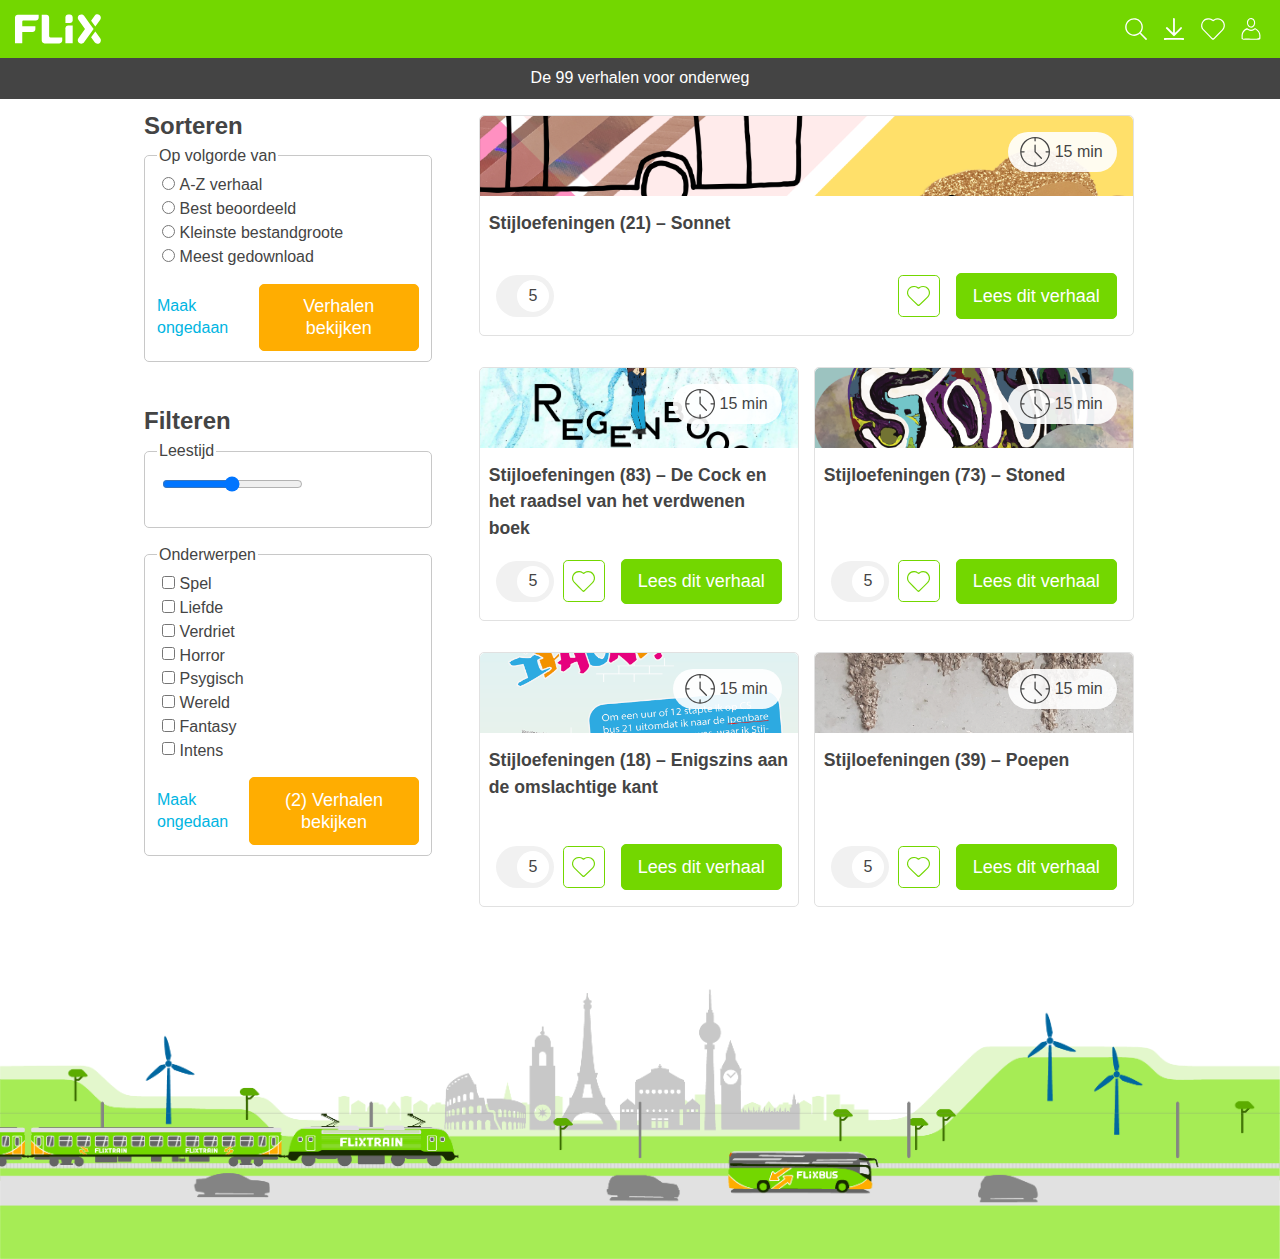
==== Flixbus/index.html @ 478c1ab2 "Versie 3" ====
<!DOCTYPE html>
<html>

<head>
    <title>Flixbus</title>
    <meta charset="utf-8" />
    <meta name="author" content="???" />
    <meta name="viewport" content="width=device-width, initial-scale=1">
    <link rel="stylesheet" href="css/style.css" type="text/css">
    <link rel="stylesheet" href="https://use.fontawesome.com/releases/v5.3.1/css/all.css" integrity="sha384-mzrmE5qonljUremFsqc01SB46JvROS7bZs3IO2EmfFsd15uHvIt+Y8vEf7N7fWAU" crossorigin="anonymous">
</head>

<body>
    <header>
        <nav>
            <a href="index.html"><img src="images/flixbus_logo.svg" alt="Logo Flixbus"></a>
            <!--
            <form action="html">
                <label>Zoeken
                <input type="search" placeholder="Zoek een verhaal">
                <button>Zoeken</button></label>
            </form>
-->
            <ul>
                <li><a href=""><img src="images/icon_zoek.svg" alt="Zoek een verhaal"/></a></li>
                <li><a href="downloadlijst.html"><img src="images/icon_download_wit.svg" alt="Lijst met gedownloade verhalen"/></a></li>
                <li><a href="favorieten.html"><img src="images/icon_hartje_wit.svg" alt="favoriete verhalenlijst"/></a></li>
                <li><a href="aanmeldpagina.html"><img src="images/icon_profiel_wit.svg"/></a></li>
            </ul>
        </nav>
        <section>
            <h1>De 99 verhalen voor onderweg</h1>
        </section>
    </header>

    <main>
        <div>
            <button class="buttonsorteren">Sorteren</button>
            <button class="buttonfilteren">Filteren</button>
        </div>
        <!--soteren-->

        <div>
            <div class="sorteren">
                <form>
                    <h2>Sorteren</h2>
                    <fieldset>
                        <legend>Op volgorde van</legend>
                        <label><input type="radio" name="sorteren">A-Z verhaal</label>
                        <label><input type="radio" name="sorteren">Best beoordeeld</label>
                        <label><input type="radio" name="sorteren">Kleinste bestandgroote</label>
                        <label><input type="radio" name="sorteren">Meest gedownload</label>
                        <div>
                            <a href="">Maak ongedaan</a>
                            <a href="#" class="button secondairy buttonsorteren">Verhalen bekijken</a>
                        </div>
                    </fieldset>

                </form>
            </div>
            <!--        filteren-->
            <div class="filteren">
                <form>
                    <h2>Filteren</h2>
                    <fieldset>
                        <legend>Leestijd</legend>
                        <label><input type="range" name="sorteren"></label>
                    </fieldset>
                    <fieldset>
                        <legend>Onderwerpen</legend>
                        <label><input type="checkbox">Spel</label>
                        <label><input type="checkbox">Liefde</label>
                        <label><input type="checkbox">Verdriet</label>
                        <label><input type="checkbox">Horror</label>
                        <label><input type="checkbox">Psygisch</label>
                        <label><input type="checkbox">Wereld</label>
                        <label><input type="checkbox">Fantasy</label>
                        <label><input type="checkbox">Intens</label>
                        <div>
                            <a href="">Maak ongedaan</a>
                            <a href="#" class="button buttonfilteren secondairy">(2) Verhalen bekijken</a>
                        </div>
                    </fieldset>



                </form>
            </div>
        </div>

        <!--Verhalen-->
        <section>
            <article>
                <img src="images/Verhaal_Sonnet_Intro.jpg" alt="Afbeelding verhaal" />
                <h2>Stijloefeningen (21) – Sonnet</h2>

                <footer>
                    <p><img src="images/icon_klok_grijs.svg" alt="Leestijd klok" /> 15 min</p>
                    <div>
                        <p><i class="fas fa-star"></i></p>
                        <p>5</p>
                    </div>
                    <a class="hartje"><img src="images/icon_hartje_groen.svg" alt="Favorieten hartje" /img></a>
                    <a href="hetverhaalsonnet.html" class="button">Lees dit verhaal</a>
                </footer>
            </article>
            <article>
                <img src="images/StijloefeningenRegenboog.png" alt="Afbeelding verhaal" />
                <h2>Stijloefeningen (83) – De Cock en het raadsel van het verdwenen boek</h2>

                <footer>
                    <p><img src="images/icon_klok_grijs.svg" alt="Leestijd klok" /> 15 min</p>
                    <div>
                        <p><i class="fas fa-star"></i></p>
                        <p>5</p>
                    </div>
                    <a class="hartje"><img src="images/icon_hartje_groen.svg" alt="Favorieten hartje" /img></a>
                    <a href="verhaal_1" class="button">Lees dit verhaal</a>
                </footer>
            </article>
            <article>
                <img src="images/Stijloefeningen_73_Stoned.png" alt="Afbeelding verhaal" />
                <h2>Stijloefeningen (73) – Stoned</h2>

                <footer>
                    <p><img src="images/icon_klok_grijs.svg" alt="Leestijd klok" /> 15 min</p>
                    <div>
                        <p><i class="fas fa-star"></i></p>
                        <p>5</p>
                    </div>
                    <a class="hartje"><img src="images/icon_hartje_groen.svg" alt="Favorieten hartje" /img></a>
                    <a href="verhaal_1" class="button">Lees dit verhaal</a>
                </footer>
            </article>
            <article>
                <img src="images/Stijloefeningen_18_Enigszinsaandeomslachtigekant.png" alt="Afbeelding verhaal" />
                <h2>Stijloefeningen (18) – Enigszins aan de omslachtige kant</h2>

                <footer>
                    <p><img src="images/icon_klok_grijs.svg" alt="Leestijd klok" /> 15 min</p>
                    <div>
                        <p><i class="fas fa-star"></i></p>
                        <p>5</p>
                    </div>
                    <a class="hartje"><img src="images/icon_hartje_groen.svg" alt="Favorieten hartje" /img></a>
                    <a href="verhaal_1" class="button">Lees dit verhaal</a>
                </footer>
            </article>
            <article>
                <img src="images/Stijloefeningen_39_Poepen.png" alt="Afbeelding verhaal" />
                <h2>Stijloefeningen (39) – Poepen</h2>

                <footer>
                    <p><img src="images/icon_klok_grijs.svg" alt="Leestijd klok" /> 15 min</p>
                    <div>
                        <p><i class="fas fa-star"></i></p>
                        <p>5</p>
                    </div>
                    <a class="hartje"><img src="images/icon_hartje_groen.svg" alt="Favorieten hartje" /img></a>
                    <a href="verhaal_1" class="button">Lees dit verhaal</a>
                </footer>
            </article>

        </section>

    </main>

    <script src="scripts/flixbus.js"></script>
</body>

</html>
---- Flixbus/css/style.css ----
* {
    margin: 0px;
    box-sizing: border-box;
}

body {
    font-family: "Roboto Condensed", "Arial", sans-serif;
    font-size: 1em;
    font-weight: 300;
    line-height: 1.375em;
    color: #444;
    background-image: url('../images/footer_mobiel.png');
    background-position: bottom;
    background-size: 100%;
    background-repeat: no-repeat;
    padding-bottom: 15em;
}

.hartje {
    /* zorg dat hartje link niet klikbaar is */
    pointer-events: none;
}

.hartje img {
    /* zorg dat afbeelding in hartje link wel klikbaar is */
    pointer-events: all;
}

img {
    display: block;
}


/*navigatie*/

nav {
    background-color: #73d700;
    display: flex;
    justify-content: center;
    padding: 0.6em;
    justify-content: space-between;
    align-items: center;
}

nav img {
    height: 2em;
    width: auto;
    margin: 0.2em;
}

nav ul {
    display: flex;

}

nav li {
    list-style: none;
}

header section {
    background-color: #444444;
    width: 100%;
    min-height: 40px;
    height: auto;
    padding: 0.6em 0.9em;
    margin: 0;
    color: #ffffff;
}


/*hoofd*/

section {
    padding: 1em;
}


/*tekst*/

h1 {
    font-weight: 400;
    font-size: 1em;
    line-height: 1.375em;
    text-align: center;
}


/*forms*/

main > div:first-child {
    display: flex;
    justify-content: space-around;

}

main div:first-child button {
    background-color: #f1f1f1;
    padding: 1em;
    width: 50%;
    font-size: 1em;
}

main form {
    /*    margin-bottom: 2em;*/
    padding: 1em;
    max-width: 30em;
    margin-left: auto;
    margin-right: auto;

}


fieldset {
    border: 1px solid #c8c8c8;
    border-radius: 5px;
    margin-top: 0.5em;
    margin-bottom: 1em;
}

fieldset div {
    display: flex;
    justify-content: space-between;
    align-items: center;
}


label {
    display: block;

}

label:last-of-type {
    margin-bottom: 1em;
}

input {
    padding: 2px 5px;
    border: 1px solid #c8c8c8;
    border-radius: 5px;
    font-size: 1em;
    margin: 0.3em;
}


/*article*/

article {
    background-color: #ffffff;
    border-radius: 5px;
    border: 1px solid #e1e1e1;
    box-sizing: border-box;
    position: relative;
    margin-bottom: 1em;
}

main section article {
    justify-content: center;
}

article > img {
    max-height: 5em;
    width: calc(100%+2em);
    border-radius: 5px 5px 0px 0px;
    width: 100%;
    object-fit: cover;
}

article h2 {
    padding: 0.8em 0.5em;
    line-height: 1.5em;
    font-size: 1.1em;

}

article > footer {
    margin: 0em 1em 1em 1em;
    align-items: center;
    display: flex;
    justify-content: space-between;

}

article footer > p {
    background-color: rgba(255, 255, 255, 0.9);
    position: absolute;
    top: 1em;
    right: 1em;
    border-radius: 1.5em;
    display: flex;
    align-items: center;
    padding: 0em 0.9em 0em 0.4em;
    justify-content: flex-end;
    flex-wrap: wrap;

}

article footer > p img {
    max-width: 2.5em;
    height: 2.5em;
}

article footer div:first-of-type {
    background-color: #f1f1f1;
    border-radius: 1.5em;
    display: flex;
    margin-right: auto;
    padding: 0.3em;
    align-items: center;
}

article footer div:first-of-type p:nth-of-type(1) {
    margin: 0em 0.5em;
}

article footer div:first-of-type p:nth-of-type(2) {
    background-color: #ffffff;
    border-radius: 100%;
    padding: 0.3em;
    min-width: 2em;
    text-align: center;
}


article footer a:first-of-type {
    max-height: 2.9em;
    max-width: 2.9em;
    margin-right: 1em;
    border: 0.1em solid #73d700;
    border-radius: 0.3em;
}

article footer a:first-of-type img {
    max-width: 100%;
    padding: 0.3em;
    min-width: 2.5em;
}



/*buttons*/

a {
    text-decoration: none;
    color: #00b5e2;

    :hover {
        text-decoration: underline;
    }
}

.button {
    font: inherit;
    font-weight: 400;
    padding: 0.6em 0.9em;
    /*    min-width: 9em;*/
    min-height: 2.25em;
    font-size: 1.125em;
    font-weight: 400;
    cursor: pointer;
    border-radius: 5px;
    text-decoration: none;
    text-align: center;
    background-color: #73d700;
    color: #ffffff;
    border: 1px solid #73d700;
    transition: 0.3s;
}

.button:hover {
    text-decoration: none;
    background-color: #5cac00;
}

.button.secondairy {
    background-color: #ffad01;
    border: 1px solid #ffad01;
    /*    margin: 1em;*/
}

.button.secondairy:hover {
    background-color: #ff9800;
}




fieldset button {
    padding: 0.6em 0.9em;
    min-width: 9em;
    min-height: 2.25em;
    font-size: 1.125em;
    cursor: pointer;
    border-radius: 5px;
    text-decoration: none;
    text-align: center;
    color: #ffffff;
    background-color: #ffad01;
    border: 1px solid #ffad01;
}







@media screen and (min-width:20em) {
    main section {
        display: grid;
        grid-template-columns: repeat(1);
        grid-gap: 0.94em;
        max-width: 30em;
        margin-left: auto;
        margin-right: auto;
    }

    header h2 {
        display: none;
    }

    .sorteren {
        height: 0;
        overflow: hidden;
        transition: 1s;
    }

    .filteren {
        height: 0;
        overflow: hidden;
        transition: 1s;
    }

    .sorteren.is-open {
        height: 16em;

    }

    .filteren.is-open {
        height: 28em;

    }
}


@media screen and (min-width:44em) {
    body {
        background-image: url('../images/footer_tab_desk.png');
    }

    main section {
        display: grid;
        grid-template-columns: repeat(2, 20em);
        grid-gap: 0.94em;
        max-width: 41em;
        margin-left: auto;
        margin-right: auto;
    }
    article h2 {
            height: 4.4em;
    }

}

@media screen and (min-width:75em) {

    body {
        padding-bottom: 20em;
    }

    main > div:first-of-type {
        display: none;
    }

    header section {
        background-image:
    }

    main {
        display: grid;
        grid-template-columns: repeat(3, 20em);
        grid-gap: 0.94em;
        max-width: 64em;
        margin-left: auto;
        margin-right: auto;
    }


    main section > article:first-of-type {
        grid-column: span 2;
    }

    .sorteren {
        display: block;
    }

    .sorteren {
        overflow: visible;
        height: auto;

    }

    .filteren {
        overflow: visible;
        height: auto;
    }

    article:nth-of-type(2) h2 {
        height: 6.3em;
    }
    article:nth-of-type(3) h2 {
        height: 6.3em;
    }
    article:nth-of-type(4) h2 {
        height: 6.3em;
    }
article:nth-of-type(5) h2 {
        height: 6.3em;
    }
}
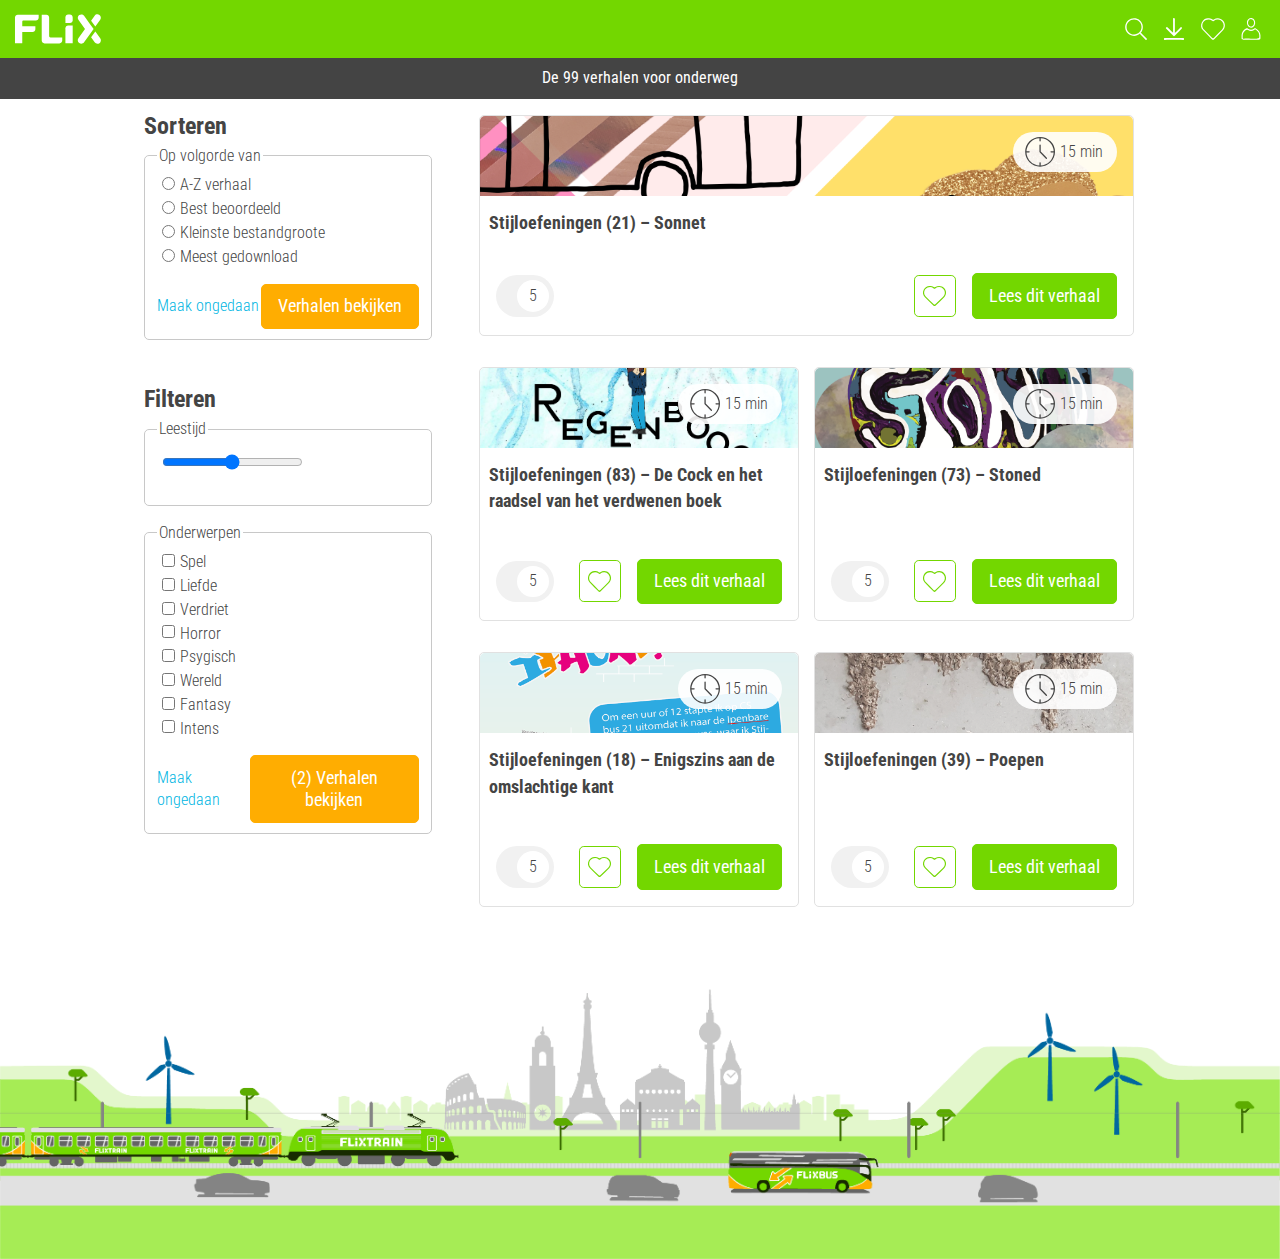
==== commit 4d9a38dd: "Met font_v1" ====
--- a/Flixbus/index.html
+++ b/Flixbus/index.html
@@ -8,6 +8,7 @@
     <meta name="viewport" content="width=device-width, initial-scale=1">
     <link rel="stylesheet" href="css/style.css" type="text/css">
     <link rel="stylesheet" href="https://use.fontawesome.com/releases/v5.3.1/css/all.css" integrity="sha384-mzrmE5qonljUremFsqc01SB46JvROS7bZs3IO2EmfFsd15uHvIt+Y8vEf7N7fWAU" crossorigin="anonymous">
+    <link href="https://fonts.googleapis.com/css?family=Roboto+Condensed:400,700" rel="stylesheet">
 </head>
 
 <body>
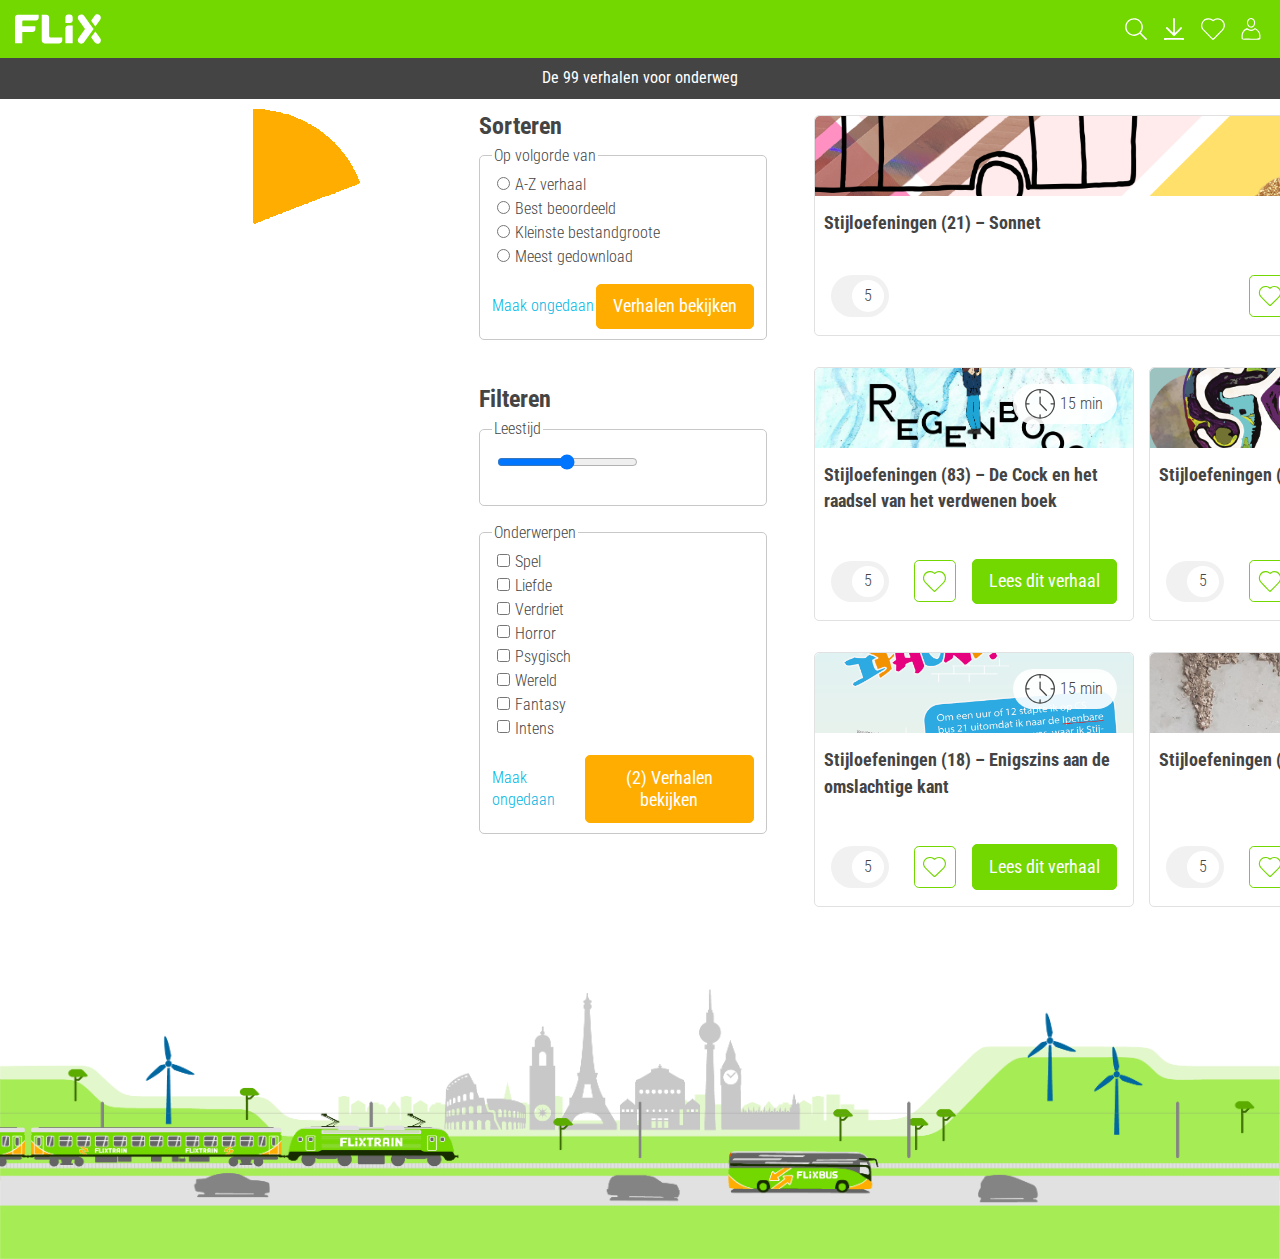
==== commit 90ead333: "test gif" ====
--- a/Flixbus/index.html
+++ b/Flixbus/index.html
@@ -1,5 +1,5 @@
 <!DOCTYPE html>
-<html>
+<html lang="nl">
 
 <head>
     <title>Flixbus</title>
@@ -8,7 +8,7 @@
     <meta name="viewport" content="width=device-width, initial-scale=1">
     <link rel="stylesheet" href="css/style.css" type="text/css">
     <link rel="stylesheet" href="https://use.fontawesome.com/releases/v5.3.1/css/all.css" integrity="sha384-mzrmE5qonljUremFsqc01SB46JvROS7bZs3IO2EmfFsd15uHvIt+Y8vEf7N7fWAU" crossorigin="anonymous">
-    <link href="https://fonts.googleapis.com/css?family=Roboto+Condensed:400,700" rel="stylesheet">
+    <link href="https://fonts.googleapis.com/css?family=Roboto+Condensed:300, 400, 700" rel="stylesheet">
 </head>
 
 <body>
@@ -26,7 +26,7 @@
                 <li><a href=""><img src="images/icon_zoek.svg" alt="Zoek een verhaal"/></a></li>
                 <li><a href="downloadlijst.html"><img src="images/icon_download_wit.svg" alt="Lijst met gedownloade verhalen"/></a></li>
                 <li><a href="favorieten.html"><img src="images/icon_hartje_wit.svg" alt="favoriete verhalenlijst"/></a></li>
-                <li><a href="aanmeldpagina.html"><img src="images/icon_profiel_wit.svg"/></a></li>
+                <li><a href="aanmeldpagina.html"><img src="images/icon_profiel_wit.svg" alt="profiel"/></a></li>
             </ul>
         </nav>
         <section>
@@ -35,6 +35,8 @@
     </header>
 
     <main>
+
+       <img src="images/icon_downloaden_orangje.gif"/>
         <div>
             <button class="buttonsorteren">Sorteren</button>
             <button class="buttonfilteren">Filteren</button>
@@ -101,7 +103,7 @@
                         <p><i class="fas fa-star"></i></p>
                         <p>5</p>
                     </div>
-                    <a class="hartje"><img src="images/icon_hartje_groen.svg" alt="Favorieten hartje" /img></a>
+                    <a class="hartje"><img src="images/icon_hartje_groen.svg" alt="Favorieten hartje" /></a>
                     <a href="hetverhaalsonnet.html" class="button">Lees dit verhaal</a>
                 </footer>
             </article>
@@ -115,7 +117,7 @@
                         <p><i class="fas fa-star"></i></p>
                         <p>5</p>
                     </div>
-                    <a class="hartje"><img src="images/icon_hartje_groen.svg" alt="Favorieten hartje" /img></a>
+                    <a class="hartje"><img src="images/icon_hartje_groen.svg" alt="Favorieten hartje" /></a>
                     <a href="verhaal_1" class="button">Lees dit verhaal</a>
                 </footer>
             </article>
@@ -129,7 +131,7 @@
                         <p><i class="fas fa-star"></i></p>
                         <p>5</p>
                     </div>
-                    <a class="hartje"><img src="images/icon_hartje_groen.svg" alt="Favorieten hartje" /img></a>
+                    <a class="hartje"><img src="images/icon_hartje_groen.svg" alt="Favorieten hartje" /></a>
                     <a href="verhaal_1" class="button">Lees dit verhaal</a>
                 </footer>
             </article>
@@ -143,7 +145,7 @@
                         <p><i class="fas fa-star"></i></p>
                         <p>5</p>
                     </div>
-                    <a class="hartje"><img src="images/icon_hartje_groen.svg" alt="Favorieten hartje" /img></a>
+                    <a class="hartje"><img src="images/icon_hartje_groen.svg" alt="Favorieten hartje" /></a>
                     <a href="verhaal_1" class="button">Lees dit verhaal</a>
                 </footer>
             </article>
@@ -157,7 +159,7 @@
                         <p><i class="fas fa-star"></i></p>
                         <p>5</p>
                     </div>
-                    <a class="hartje"><img src="images/icon_hartje_groen.svg" alt="Favorieten hartje" /img></a>
+                    <a class="hartje"><img src="images/icon_hartje_groen.svg" alt="Favorieten hartje" /></a>
                     <a href="verhaal_1" class="button">Lees dit verhaal</a>
                 </footer>
             </article>
--- a/Flixbus/css/style.css
+++ b/Flixbus/css/style.css
@@ -98,6 +98,8 @@
     padding: 1em;
     width: 50%;
     font-size: 1em;
+    font: inherit;
+    font-weight: 400;
 }
 
 main form {
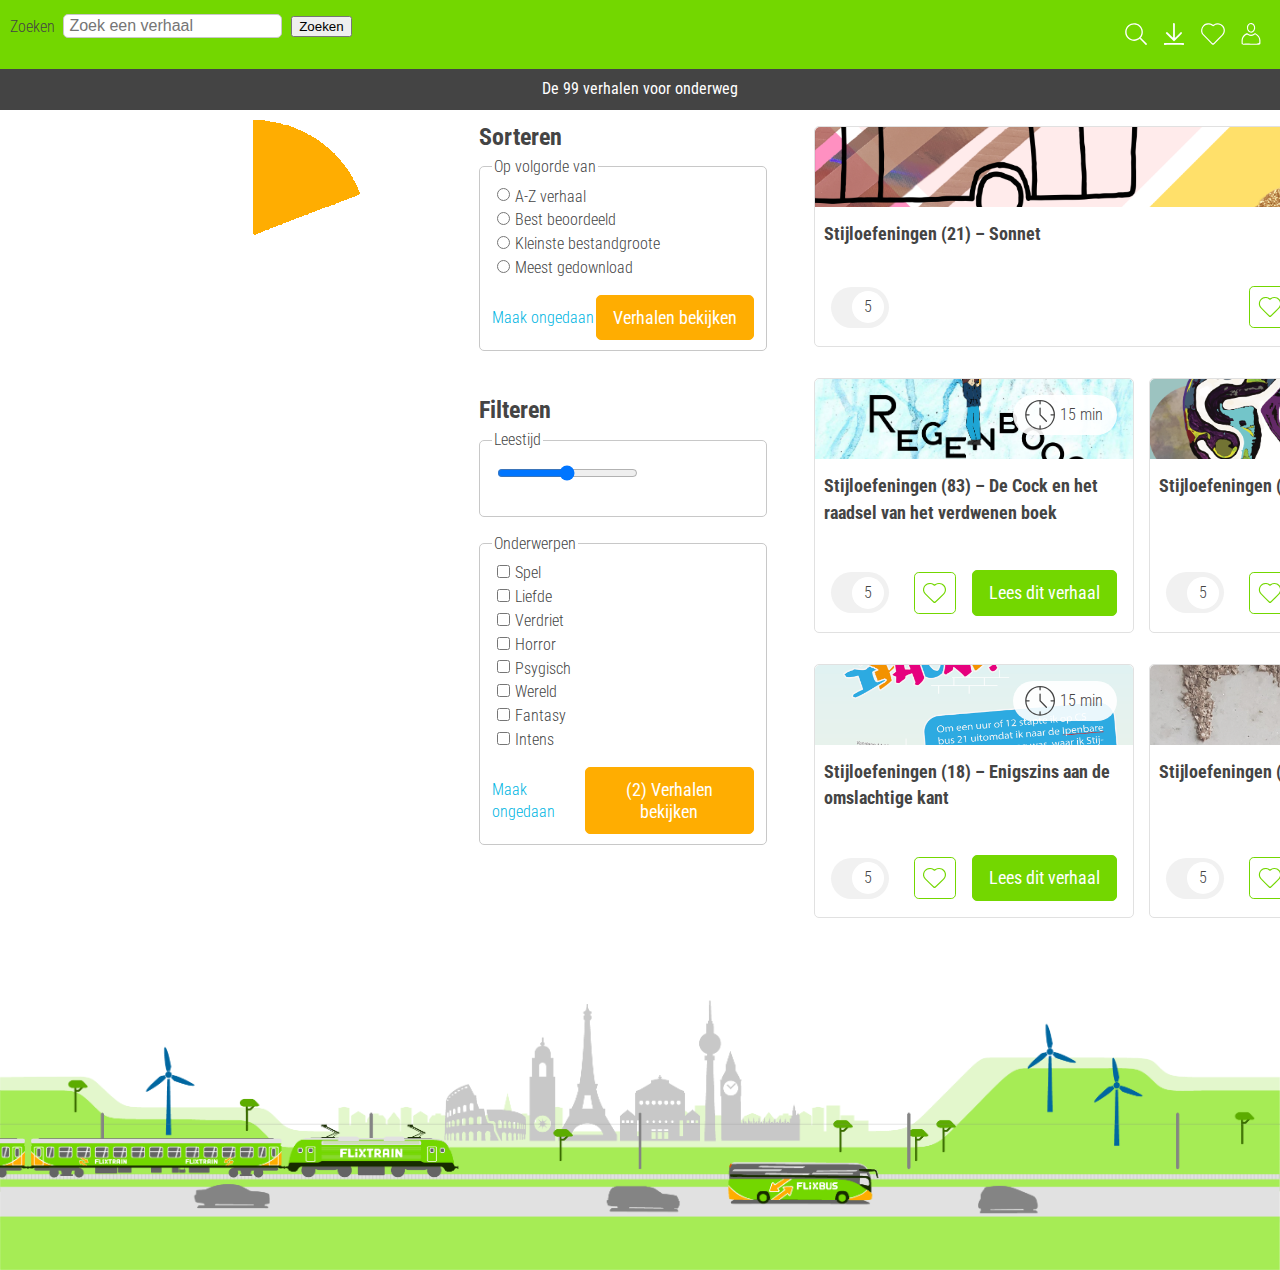
==== commit 8bd94ca6: "versie 6" ====
--- a/Flixbus/index.html
+++ b/Flixbus/index.html
@@ -14,14 +14,14 @@
 <body>
     <header>
         <nav>
-            <a href="index.html"><img src="images/flixbus_logo.svg" alt="Logo Flixbus"></a>
-            <!--
+<!--            <a href="index.html"><img src="images/flixbus_logo.svg" alt="Logo Flixbus"></a>-->
+
             <form action="html">
                 <label>Zoeken
                 <input type="search" placeholder="Zoek een verhaal">
                 <button>Zoeken</button></label>
             </form>
--->
+
             <ul>
                 <li><a href=""><img src="images/icon_zoek.svg" alt="Zoek een verhaal"/></a></li>
                 <li><a href="downloadlijst.html"><img src="images/icon_download_wit.svg" alt="Lijst met gedownloade verhalen"/></a></li>
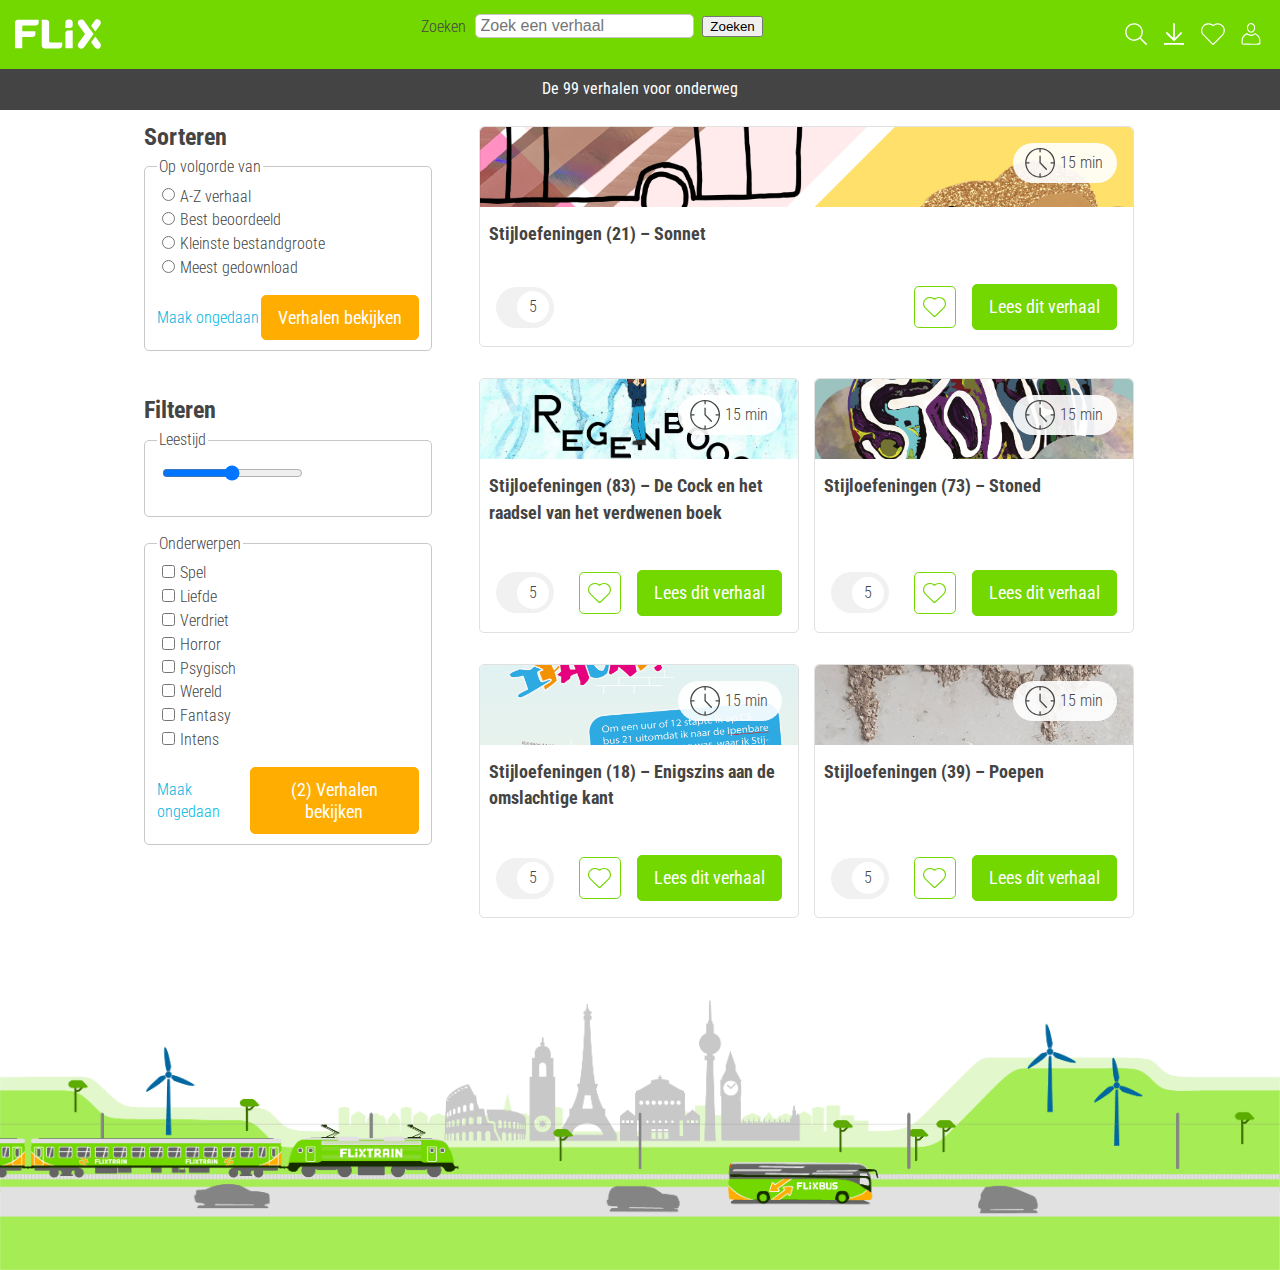
==== commit db6e3c1a: "versie 7" ====
--- a/Flixbus/index.html
+++ b/Flixbus/index.html
@@ -14,7 +14,7 @@
 <body>
     <header>
         <nav>
-<!--            <a href="index.html"><img src="images/flixbus_logo.svg" alt="Logo Flixbus"></a>-->
+            <a href="index.html"><img src="images/flixbus_logo.svg" alt="Logo Flixbus"></a>
 
             <form action="html">
                 <label>Zoeken
@@ -36,7 +36,7 @@
 
     <main>
 
-       <img src="images/icon_downloaden_orangje.gif"/>
+<!--       <img src="images/icon_downloaden_orangje.gif"/>-->
         <div>
             <button class="buttonsorteren">Sorteren</button>
             <button class="buttonfilteren">Filteren</button>
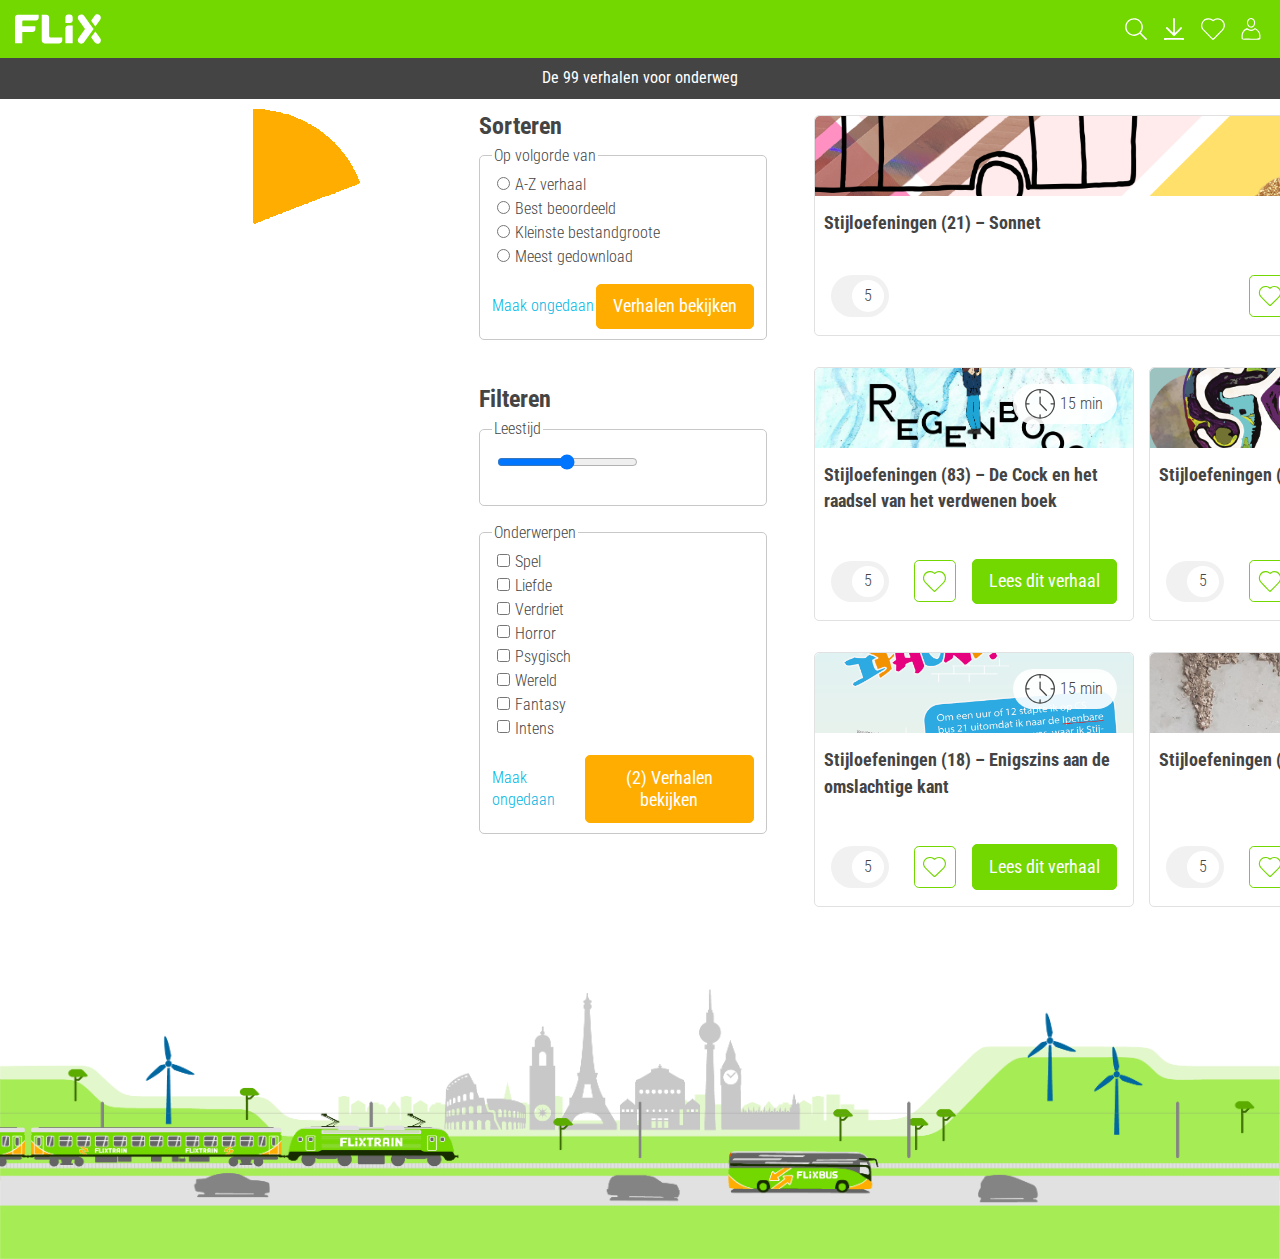
==== commit dfc7d597: "versie 7" ====
--- a/Flixbus/index.html
+++ b/Flixbus/index.html
@@ -16,11 +16,13 @@
         <nav>
             <a href="index.html"><img src="images/flixbus_logo.svg" alt="Logo Flixbus"></a>
 
+<!--
             <form action="html">
                 <label>Zoeken
                 <input type="search" placeholder="Zoek een verhaal">
                 <button>Zoeken</button></label>
             </form>
+-->
 
             <ul>
                 <li><a href=""><img src="images/icon_zoek.svg" alt="Zoek een verhaal"/></a></li>
@@ -36,7 +38,7 @@
 
     <main>
 
-<!--       <img src="images/icon_downloaden_orangje.gif"/>-->
+       <img src="images/icon_downloaden_orangje.gif"/>
         <div>
             <button class="buttonsorteren">Sorteren</button>
             <button class="buttonfilteren">Filteren</button>
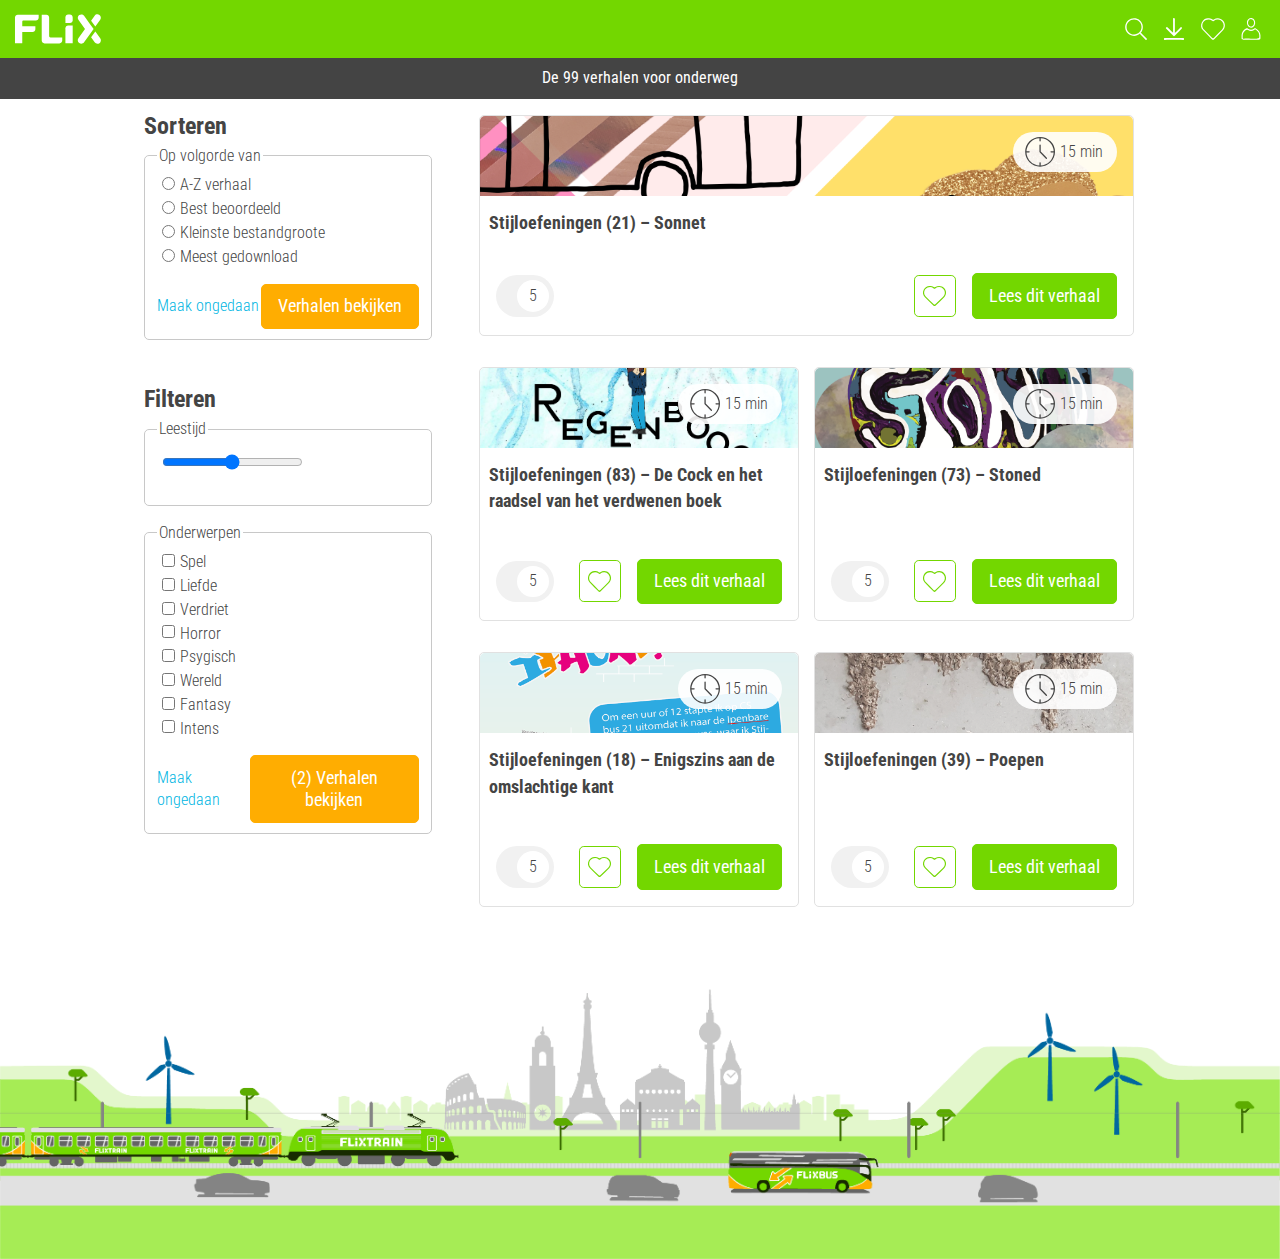
==== commit 982b1777: "DEF zonder gif" ====
--- a/Flixbus/index.html
+++ b/Flixbus/index.html
@@ -38,7 +38,6 @@
 
     <main>
 
-       <img src="images/icon_downloaden_orangje.gif"/>
         <div>
             <button class="buttonsorteren">Sorteren</button>
             <button class="buttonfilteren">Filteren</button>
